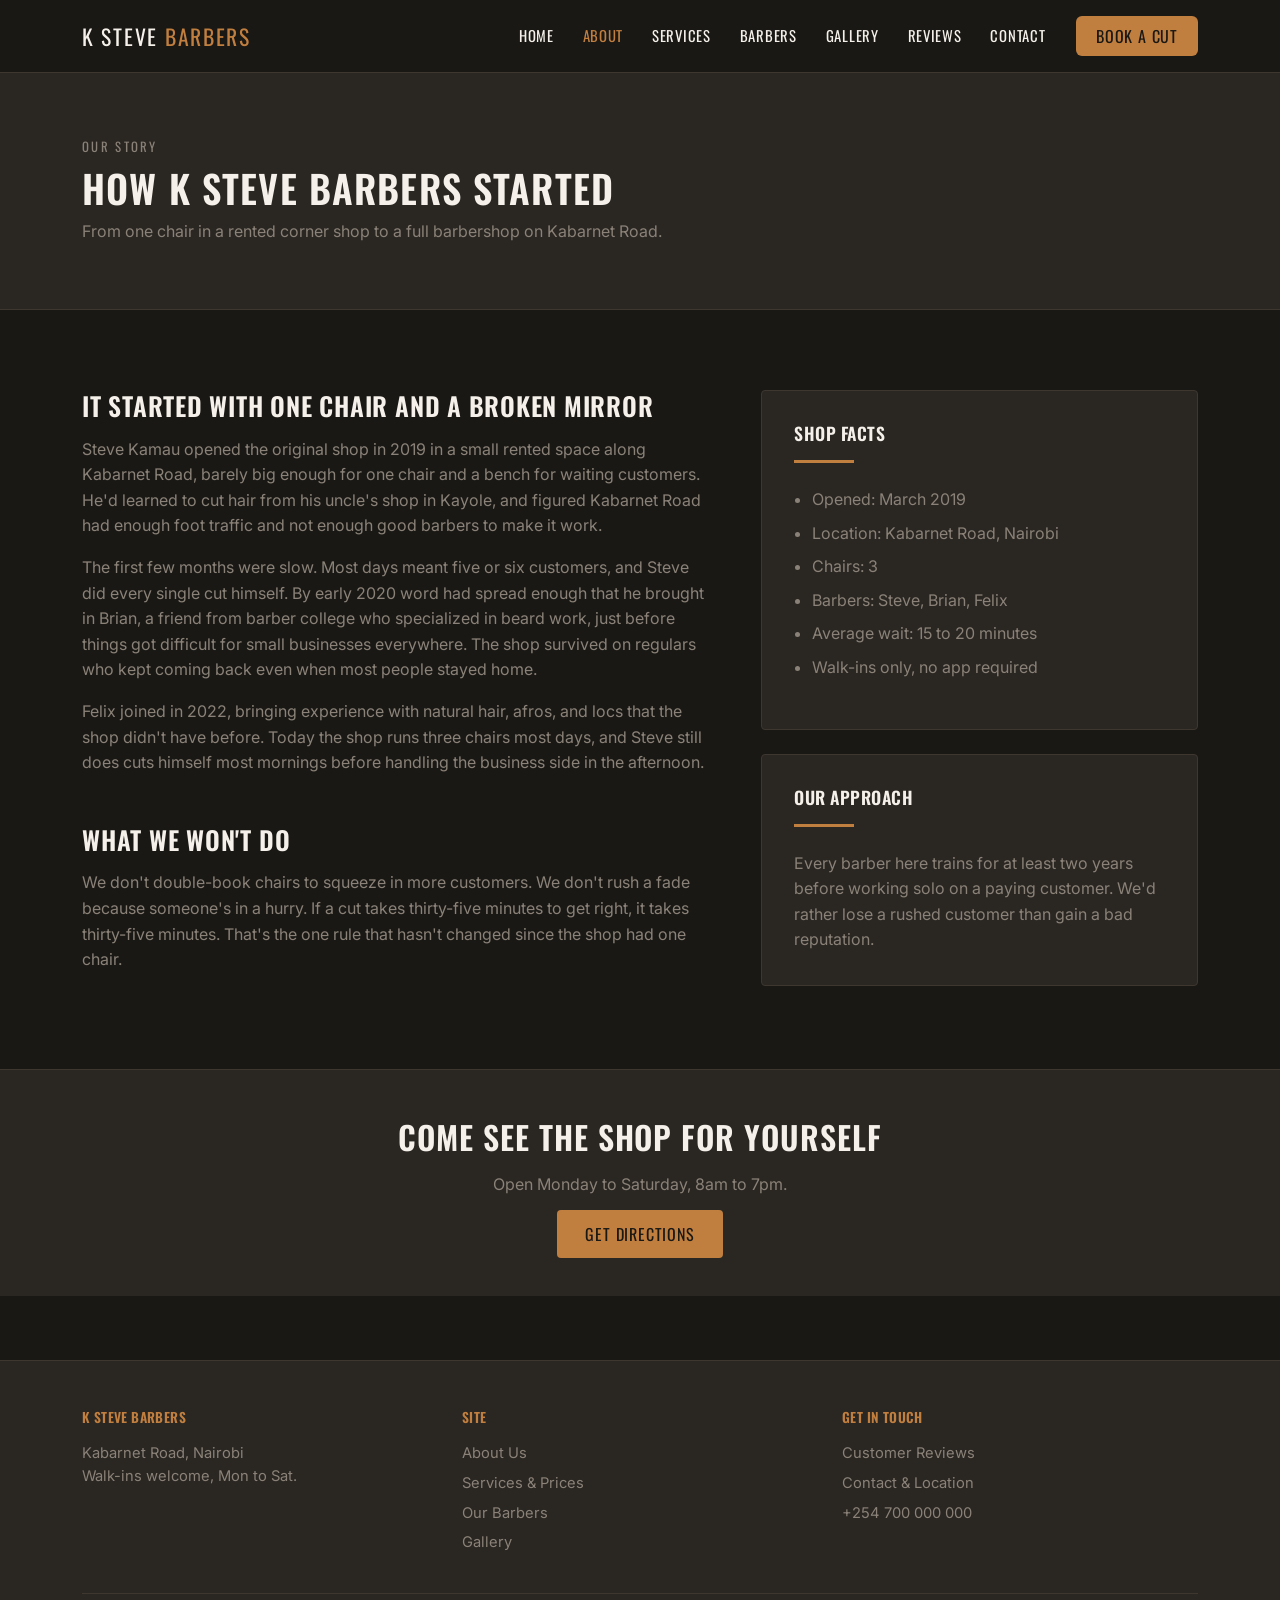
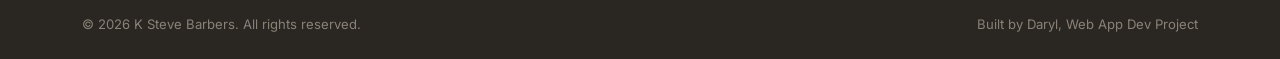
==== about.html @ 3aa65abc "Add About page with shop history" ====
<!DOCTYPE html>
<html lang="en">
<head>
  <meta charset="UTF-8">
  <meta name="viewport" content="width=device-width, initial-scale=1.0">
  <title>About | K Steve Barbers</title>
  <meta name="description" content="The story behind K Steve Barbers on Kabarnet Road, Nairobi, and what we believe a barbershop should be.">
  <link rel="preconnect" href="https://fonts.googleapis.com">
  <link href="https://fonts.googleapis.com/css2?family=Oswald:wght@500;600;700&family=Inter:wght@400;500;600&display=swap" rel="stylesheet">
  <link href="https://cdn.jsdelivr.net/npm/bootstrap@5.3.3/dist/css/bootstrap.min.css" rel="stylesheet">
  <link rel="stylesheet" href="css/style.css">
</head>
<body>

  <nav class="navbar navbar-expand-lg navbar-ksb navbar-dark sticky-top">
    <div class="container">
      <a class="navbar-brand" href="index.html">K STEVE <span>BARBERS</span></a>
      <button class="navbar-toggler" type="button" data-bs-toggle="collapse" data-bs-target="#navMain" aria-controls="navMain" aria-expanded="false" aria-label="Toggle navigation">
        <span class="navbar-toggler-icon"></span>
      </button>
      <div class="collapse navbar-collapse" id="navMain">
        <ul class="navbar-nav ms-auto mb-2 mb-lg-0 align-items-lg-center">
          <li class="nav-item"><a class="nav-link" href="index.html">Home</a></li>
          <li class="nav-item"><a class="nav-link active" aria-current="page" href="about.html">About</a></li>
          <li class="nav-item"><a class="nav-link" href="services.html">Services</a></li>
          <li class="nav-item"><a class="nav-link" href="barbers.html">Barbers</a></li>
          <li class="nav-item"><a class="nav-link" href="gallery.html">Gallery</a></li>
          <li class="nav-item"><a class="nav-link" href="reviews.html">Reviews</a></li>
          <li class="nav-item"><a class="nav-link" href="contact.html">Contact</a></li>
          <li class="nav-item ms-lg-3 mt-2 mt-lg-0">
            <a class="btn btn-book" href="contact.html">Book a Cut</a>
          </li>
        </ul>
      </div>
    </div>
  </nav>

  <header class="page-hero">
    <div class="container">
      <p class="eyebrow mb-2">Our Story</p>
      <h1>How K Steve Barbers Started</h1>
      <p>From one chair in a rented corner shop to a full barbershop on Kabarnet Road.</p>
    </div>
  </header>

  <section class="section">
    <div class="container">
      <div class="row g-5">
        <div class="col-lg-7">
          <h2 class="mb-3" style="font-size:1.6rem;">It started with one chair and a broken mirror</h2>
          <p class="text-stone">
            Steve Kamau opened the original shop in 2019 in a small rented space along Kabarnet Road,
            barely big enough for one chair and a bench for waiting customers. He'd learned to cut hair
            from his uncle's shop in Kayole, and figured Kabarnet Road had enough foot traffic and not
            enough good barbers to make it work.
          </p>
          <p class="text-stone">
            The first few months were slow. Most days meant five or six customers, and Steve did
            every single cut himself. By early 2020 word had spread enough that he brought in Brian,
            a friend from barber college who specialized in beard work, just before things got
            difficult for small businesses everywhere. The shop survived on regulars who kept
            coming back even when most people stayed home.
          </p>
          <p class="text-stone">
            Felix joined in 2022, bringing experience with natural hair, afros, and locs that the shop
            didn't have before. Today the shop runs three chairs most days, and Steve still does
            cuts himself most mornings before handling the business side in the afternoon.
          </p>
          <h2 class="mt-5 mb-3" style="font-size:1.6rem;">What we won't do</h2>
          <p class="text-stone">
            We don't double-book chairs to squeeze in more customers. We don't rush a fade because
            someone's in a hurry. If a cut takes thirty-five minutes to get right, it takes thirty-five
            minutes. That's the one rule that hasn't changed since the shop had one chair.
          </p>
        </div>
        <div class="col-lg-5">
          <div class="card-ksb">
            <h3 style="font-size:1.1rem;">Shop Facts</h3>
            <div class="divider-line"></div>
            <ul class="text-stone" style="padding-left:1.1rem;">
              <li class="mb-2">Opened: March 2019</li>
              <li class="mb-2">Location: Kabarnet Road, Nairobi</li>
              <li class="mb-2">Chairs: 3</li>
              <li class="mb-2">Barbers: Steve, Brian, Felix</li>
              <li class="mb-2">Average wait: 15 to 20 minutes</li>
              <li class="mb-0">Walk-ins only, no app required</li>
            </ul>
          </div>
          <div class="card-ksb mt-4">
            <h3 style="font-size:1.1rem;">Our Approach</h3>
            <div class="divider-line"></div>
            <p class="text-stone mb-0">
              Every barber here trains for at least two years before working solo on a paying
              customer. We'd rather lose a rushed customer than gain a bad reputation.
            </p>
          </div>
        </div>
      </div>
    </div>
  </section>

  <section class="section-tight bg-surface" style="border-top:1px solid var(--color-line);">
    <div class="container text-center">
      <h2 class="mb-3">Come see the shop for yourself</h2>
      <p class="text-stone mb-4">Open Monday to Saturday, 8am to 7pm.</p>
      <a href="contact.html" class="btn-ksb-primary">Get Directions</a>
    </div>
  </section>

  <footer class="footer-ksb">
    <div class="container">
      <div class="row g-4">
        <div class="col-md-4">
          <h6>K Steve Barbers</h6>
          <p class="text-stone" style="font-size:0.92rem;">Kabarnet Road, Nairobi<br>Walk-ins welcome, Mon to Sat.</p>
        </div>
        <div class="col-md-4">
          <h6>Site</h6>
          <a href="about.html">About Us</a>
          <a href="services.html">Services &amp; Prices</a>
          <a href="barbers.html">Our Barbers</a>
          <a href="gallery.html">Gallery</a>
        </div>
        <div class="col-md-4">
          <h6>Get In Touch</h6>
          <a href="reviews.html">Customer Reviews</a>
          <a href="contact.html">Contact &amp; Location</a>
          <a href="tel:+254700000000">+254 700 000 000</a>
        </div>
      </div>
      <div class="footer-bottom d-flex justify-content-between flex-wrap">
        <span>&copy; 2026 K Steve Barbers. All rights reserved.</span>
        <span>Built by Daryl, Web App Dev Project</span>
      </div>
    </div>
  </footer>

  <script src="https://cdn.jsdelivr.net/npm/bootstrap@5.3.3/dist/js/bootstrap.bundle.min.js"></script>
  <script src="js/main.js"></script>
</body>
</html>
---- css/style.css ----
/* ==========================================================================
   K Steve Barbers — Shared Stylesheet
   ========================================================================== */

:root {
  --color-bg: #1a1815;
  --color-surface: #2a2622;
  --color-surface-raised: #332e28;
  --color-cream: #f5f1ea;
  --color-accent: #c17f3f;
  --color-accent-light: #d99a5f;
  --color-stone: #8a8278;
  --color-line: #3d372f;

  --font-display: "Oswald", "Arial Narrow", sans-serif;
  --font-body: "Inter", -apple-system, BlinkMacSystemFont, sans-serif;

  --radius: 4px;
  --container-max: 1140px;
}

* {
  box-sizing: border-box;
}

body {
  background-color: var(--color-bg);
  color: var(--color-cream);
  font-family: var(--font-body);
  line-height: 1.6;
  margin: 0;
}

h1, h2, h3, h4, h5, h6 {
  font-family: var(--font-display);
  text-transform: uppercase;
  letter-spacing: 0.03em;
  color: var(--color-cream);
  font-weight: 600;
}

a {
  color: var(--color-accent-light);
  text-decoration: none;
}

a:hover {
  color: var(--color-accent);
  text-decoration: underline;
}

a:focus-visible,
button:focus-visible,
input:focus-visible,
textarea:focus-visible {
  outline: 2px solid var(--color-accent);
  outline-offset: 2px;
}

.eyebrow {
  font-family: var(--font-display);
  text-transform: uppercase;
  letter-spacing: 0.18em;
  font-size: 0.8rem;
  color: var(--color-accent);
}

/* ---------- Navbar ---------- */
.navbar-ksb {
  background-color: var(--color-bg);
  border-bottom: 1px solid var(--color-line);
  padding-top: 0.85rem;
  padding-bottom: 0.85rem;
}

.navbar-ksb .navbar-brand {
  font-family: var(--font-display);
  text-transform: uppercase;
  letter-spacing: 0.08em;
  font-size: 1.35rem;
  color: var(--color-cream);
}

.navbar-ksb .navbar-brand span {
  color: var(--color-accent);
}

.navbar-ksb .nav-link {
  font-family: var(--font-display);
  text-transform: uppercase;
  letter-spacing: 0.05em;
  font-size: 0.92rem;
  color: var(--color-cream);
  margin-left: 0.4rem;
  margin-right: 0.4rem;
}

.navbar-ksb .nav-link.active {
  color: var(--color-accent);
}

.navbar-ksb .nav-link:hover {
  color: var(--color-accent-light);
}

.navbar-ksb .btn-book {
  font-family: var(--font-display);
  text-transform: uppercase;
  letter-spacing: 0.05em;
  background-color: var(--color-accent);
  border: none;
  color: var(--color-bg);
  padding: 0.5rem 1.25rem;
}

.navbar-ksb .btn-book:hover {
  background-color: var(--color-accent-light);
  color: var(--color-bg);
}

.navbar-toggler {
  border-color: var(--color-line);
}

/* ---------- Footer ---------- */
.footer-ksb {
  background-color: var(--color-surface);
  border-top: 1px solid var(--color-line);
  padding: 3rem 0 1.5rem;
  margin-top: 4rem;
}

.footer-ksb h6 {
  color: var(--color-accent);
  font-size: 0.85rem;
  margin-bottom: 1rem;
}

.footer-ksb a {
  color: var(--color-stone);
  display: block;
  margin-bottom: 0.4rem;
  font-size: 0.92rem;
}

.footer-ksb a:hover {
  color: var(--color-cream);
}

.footer-bottom {
  border-top: 1px solid var(--color-line);
  margin-top: 2rem;
  padding-top: 1.25rem;
  font-size: 0.82rem;
  color: var(--color-stone);
}

/* ---------- Buttons ---------- */
.btn-ksb-primary {
  font-family: var(--font-display);
  text-transform: uppercase;
  letter-spacing: 0.05em;
  background-color: var(--color-accent);
  border: none;
  color: var(--color-bg);
  padding: 0.75rem 1.75rem;
  border-radius: var(--radius);
}

.btn-ksb-primary:hover {
  background-color: var(--color-accent-light);
  color: var(--color-bg);
}

.btn-ksb-outline {
  font-family: var(--font-display);
  text-transform: uppercase;
  letter-spacing: 0.05em;
  background-color: transparent;
  border: 1px solid var(--color-cream);
  color: var(--color-cream);
  padding: 0.75rem 1.75rem;
  border-radius: var(--radius);
}

.btn-ksb-outline:hover {
  background-color: var(--color-cream);
  color: var(--color-bg);
}

/* ---------- Generic section / card patterns ---------- */
.section {
  padding: 5rem 0;
}

.section-tight {
  padding: 3rem 0;
}

.card-ksb {
  background-color: var(--color-surface);
  border: 1px solid var(--color-line);
  border-radius: var(--radius);
  padding: 2rem;
}

.divider-line {
  width: 60px;
  height: 3px;
  background-color: var(--color-accent);
  margin: 1rem 0 1.5rem;
}

.page-hero {
  background-color: var(--color-surface);
  border-bottom: 1px solid var(--color-line);
  padding: 4rem 0 3rem;
}

.page-hero h1 {
  font-size: 2.4rem;
  margin-bottom: 0.5rem;
}

.page-hero p {
  color: var(--color-stone);
  max-width: 640px;
}

/* ---------- Queue / ticket widget (signature element) ---------- */
.queue-widget {
  background-color: var(--color-surface);
  border: 1px solid var(--color-line);
  border-radius: var(--radius);
  padding: 1.75rem;
}

.queue-widget .ticket-now {
  font-family: var(--font-display);
  font-size: 3.5rem;
  color: var(--color-accent);
  line-height: 1;
}

.queue-widget .ticket-label {
  font-size: 0.78rem;
  letter-spacing: 0.12em;
  text-transform: uppercase;
  color: var(--color-stone);
}

.queue-widget .ticket-next {
  font-family: var(--font-display);
  font-size: 1.6rem;
  color: var(--color-cream);
}

/* ---------- Utility ---------- */
.text-accent {
  color: var(--color-accent);
}

.text-stone {
  color: var(--color-stone);
}

.bg-surface {
  background-color: var(--color-surface);
}

@media (max-width: 767.98px) {
  .page-hero h1 {
    font-size: 1.9rem;
  }

  .section {
    padding: 3.5rem 0;
  }
}
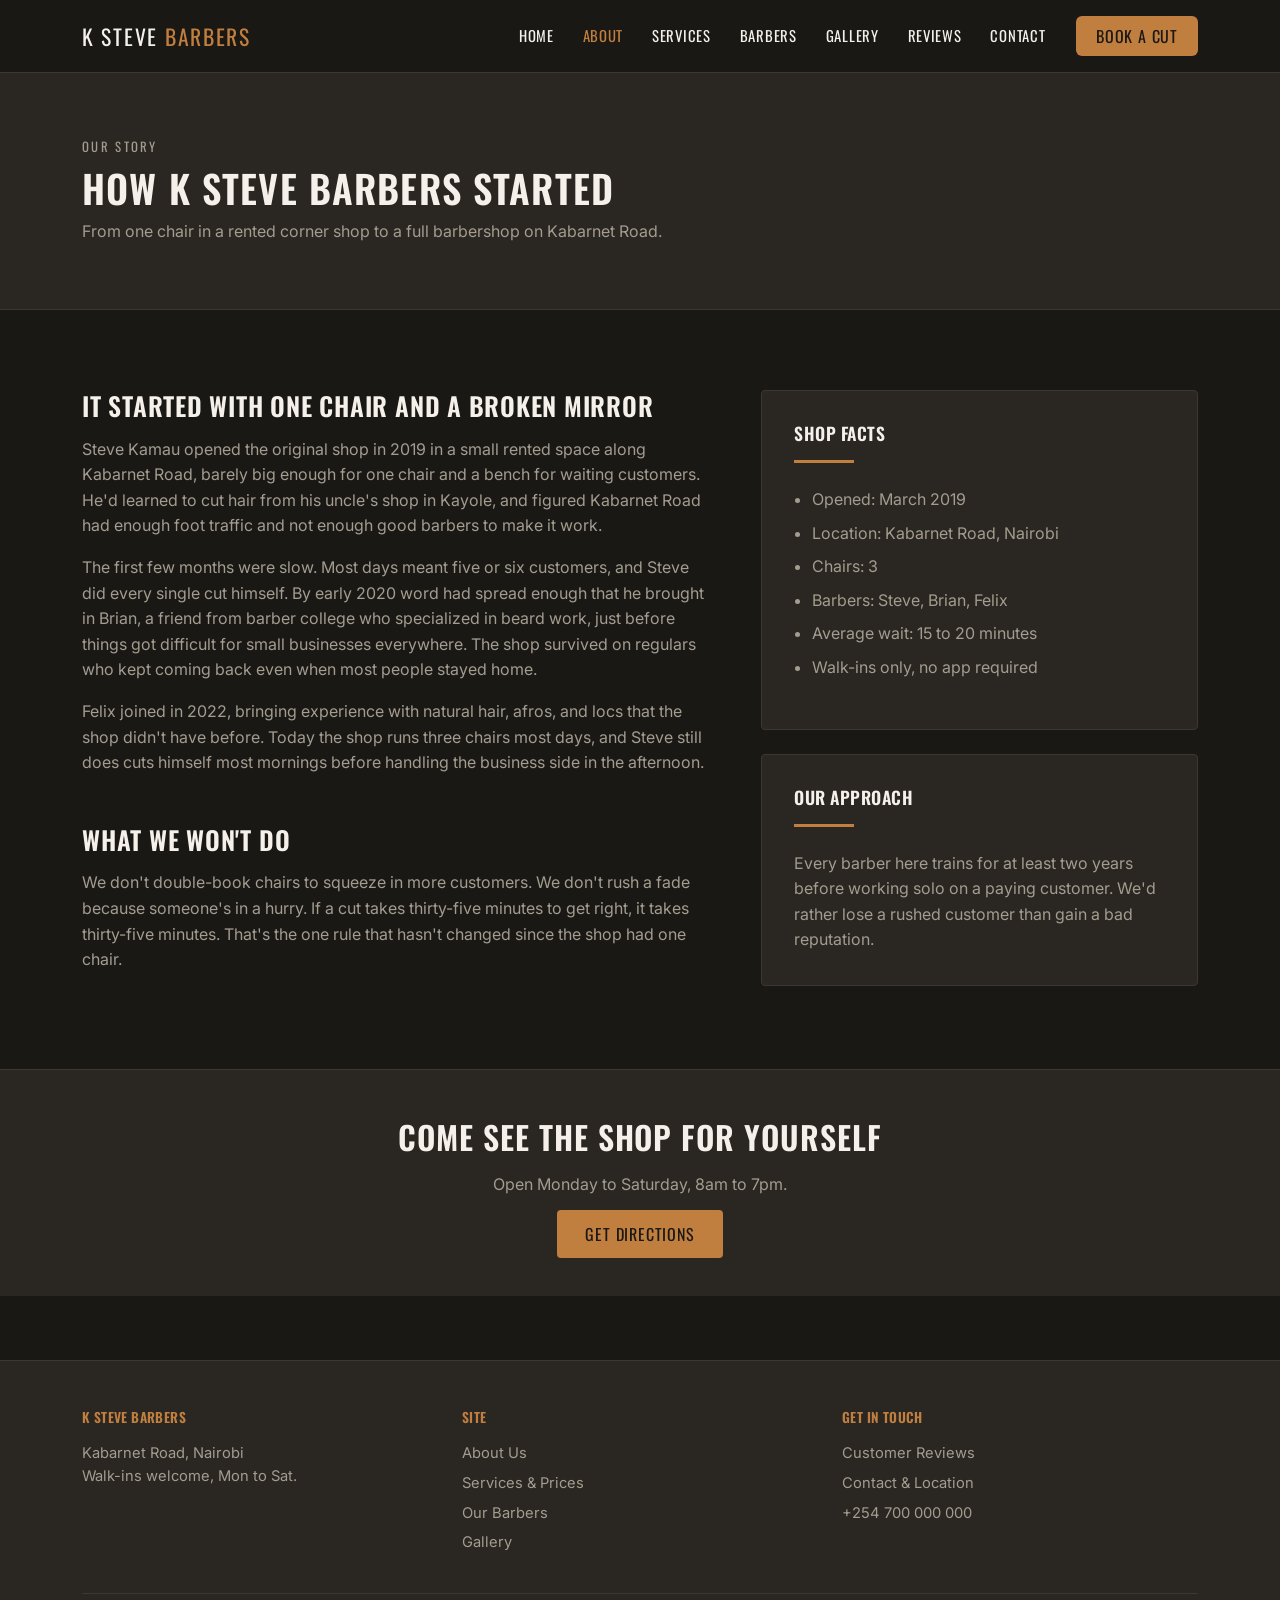
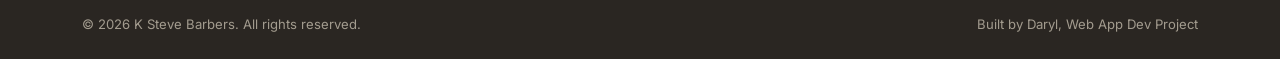
==== commit 83f45e39: "Fix heading hierarchy in footer for accessibility" ====
--- a/about.html
+++ b/about.html
@@ -111,18 +111,18 @@
     <div class="container">
       <div class="row g-4">
         <div class="col-md-4">
-          <h6>K Steve Barbers</h6>
+          <h3>K Steve Barbers</h3>
           <p class="text-stone" style="font-size:0.92rem;">Kabarnet Road, Nairobi<br>Walk-ins welcome, Mon to Sat.</p>
         </div>
         <div class="col-md-4">
-          <h6>Site</h6>
+          <h3>Site</h3>
           <a href="about.html">About Us</a>
           <a href="services.html">Services &amp; Prices</a>
           <a href="barbers.html">Our Barbers</a>
           <a href="gallery.html">Gallery</a>
         </div>
         <div class="col-md-4">
-          <h6>Get In Touch</h6>
+          <h3>Get In Touch</h3>
           <a href="reviews.html">Customer Reviews</a>
           <a href="contact.html">Contact &amp; Location</a>
           <a href="tel:+254700000000">+254 700 000 000</a>
--- a/css/style.css
+++ b/css/style.css
@@ -9,7 +9,7 @@
   --color-cream: #f5f1ea;
   --color-accent: #c17f3f;
   --color-accent-light: #d99a5f;
-  --color-stone: #8a8278;
+  --color-stone: #a39c8f;
   --color-line: #3d372f;
 
   --font-display: "Oswald", "Arial Narrow", sans-serif;
@@ -120,6 +120,12 @@
 
 .navbar-toggler {
   border-color: var(--color-line);
+  .navbar-toggler {
+  border-color: var(--color-line);
+  padding: 0.55rem 0.75rem;
+  min-width: 44px;
+  min-height: 44px;
+}
 }
 
 /* ---------- Footer ---------- */
@@ -130,7 +136,7 @@
   margin-top: 4rem;
 }
 
-.footer-ksb h6 {
+.footer-ksb h3 {
   color: var(--color-accent);
   font-size: 0.85rem;
   margin-bottom: 1rem;
@@ -277,3 +283,49 @@
     padding: 3.5rem 0;
   }
 }
+a:focus-visible,
+button:focus-visible,
+input:focus-visible,
+textarea:focus-visible {
+  outline: 2px solid var(--color-accent);
+  outline-offset: 2px;
+}
+.back-to-top {
+  position: fixed;
+  bottom: 1.5rem;
+  right: 1.5rem;
+  width: 44px;
+  height: 44px;
+  border-radius: 50%;
+  background-color: var(--color-accent);
+  color: var(--color-bg);
+  border: none;
+  font-size: 1.3rem;
+  display: none;
+  align-items: center;
+  justify-content: center;
+  cursor: pointer;
+  z-index: 999;
+}
+.back-to-top.show {
+  display: flex;
+}
+.back-to-top {
+  display: none;
+}
+.back-to-top.show {
+  display: block;
+}
+@media print {
+  nav, .navbar, footer, .btn-ksb-primary, #backToTopBtn {
+    display: none !important;
+  }
+  body {
+    color: #000;
+    background: #fff;
+  }
+  a {
+    color: #000;
+    text-decoration: underline;
+  }
+}
